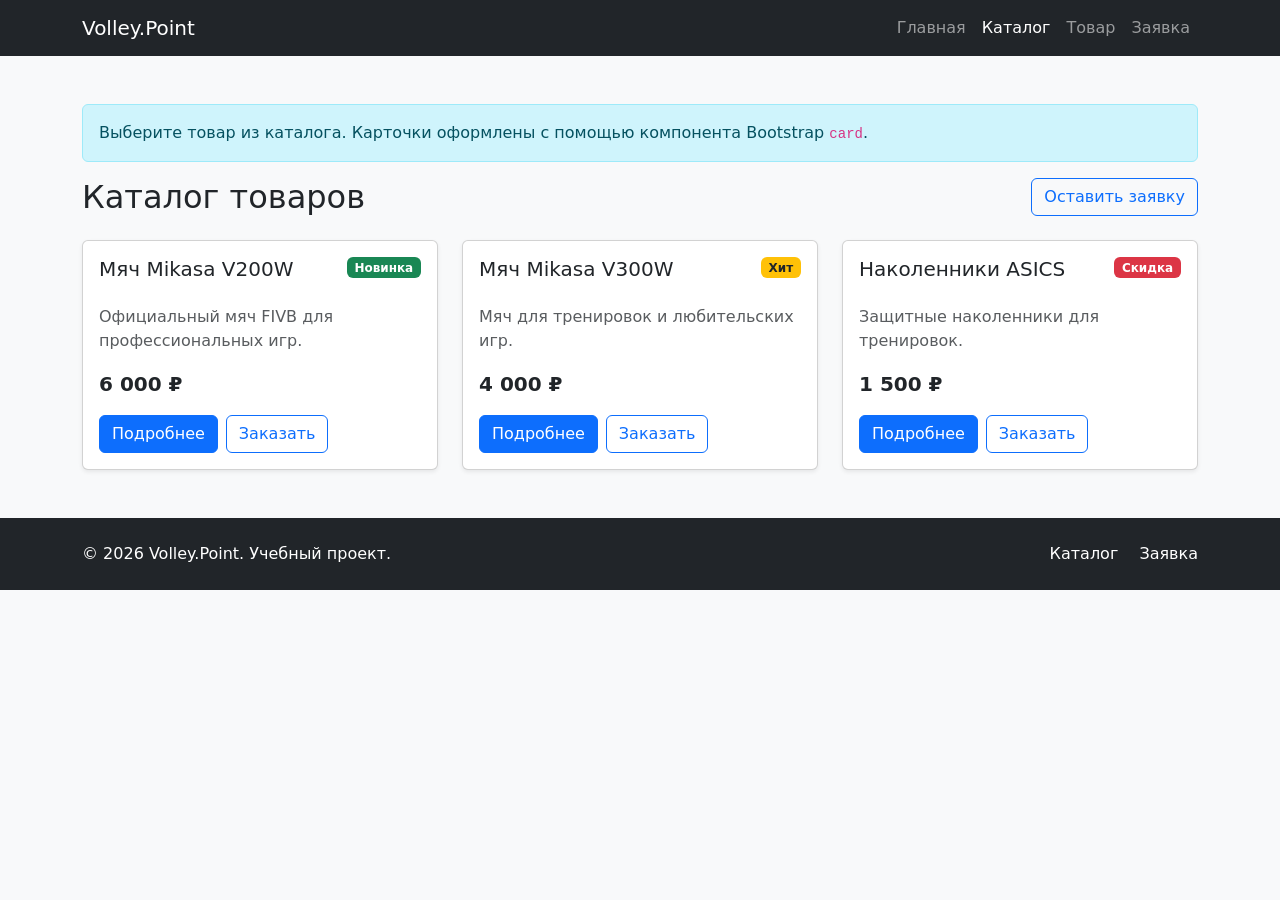
==== catalog.html @ 5d79c5b5 "feat: add Bootstrap components pages" ====
<!DOCTYPE html>
<html lang="ru">
<head>
  <meta charset="UTF-8">
  <meta name="viewport" content="width=device-width, initial-scale=1.0">
  <title>Каталог – Volley.Point</title>

  <link
    href="https://cdn.jsdelivr.net/npm/bootstrap@5.3.3/dist/css/bootstrap.min.css"
    rel="stylesheet"
  >
  <link rel="stylesheet" href="css/custom.css">
</head>
<body class="bg-light">

  <nav class="navbar navbar-expand-lg navbar-dark bg-dark">
    <div class="container">
      <a class="navbar-brand" href="index.html">Volley.Point</a>
      <button class="navbar-toggler" type="button" data-bs-toggle="collapse" data-bs-target="#mainNavbar" aria-controls="mainNavbar" aria-expanded="false" aria-label="Переключить навигацию">
        <span class="navbar-toggler-icon"></span>
      </button>
      <div class="collapse navbar-collapse" id="mainNavbar">
        <ul class="navbar-nav ms-auto">
          <li class="nav-item"><a class="nav-link" href="index.html">Главная</a></li>
          <li class="nav-item"><a class="nav-link active" aria-current="page" href="catalog.html">Каталог</a></li>
          <li class="nav-item"><a class="nav-link" href="product.html">Товар</a></li>
          <li class="nav-item"><a class="nav-link" href="order.html">Заявка</a></li>
        </ul>
      </div>
    </div>
  </nav>

  <main class="container my-5">

    <div class="alert alert-info" role="alert">
      Выберите товар из каталога. Карточки оформлены с помощью компонента Bootstrap <code>card</code>.
    </div>

    <div class="d-flex justify-content-between align-items-center mb-4">
      <h1 class="h2 mb-0">Каталог товаров</h1>
      <a class="btn btn-outline-primary" href="order.html">Оставить заявку</a>
    </div>

    <div class="row g-4">

      <div class="col-12 col-md-6 col-lg-4">
        <div class="card h-100 shadow-sm">
          <div class="card-body d-flex flex-column">
            <div class="d-flex justify-content-between align-items-start mb-3">
              <h2 class="card-title h5">Мяч Mikasa V200W</h2>
              <span class="badge bg-success">Новинка</span>
            </div>
            <p class="card-text text-muted">Официальный мяч FIVB для профессиональных игр.</p>
            <p class="fw-bold fs-5 mt-auto">6 000 ₽</p>
            <div class="d-flex gap-2">
              <a class="btn btn-primary" href="product.html">Подробнее</a>
              <button class="btn btn-outline-primary" type="button" data-bs-toggle="modal" data-bs-target="#orderModal">Заказать</button>
            </div>
          </div>
        </div>
      </div>

      <div class="col-12 col-md-6 col-lg-4">
        <div class="card h-100 shadow-sm">
          <div class="card-body d-flex flex-column">
            <div class="d-flex justify-content-between align-items-start mb-3">
              <h2 class="card-title h5">Мяч Mikasa V300W</h2>
              <span class="badge bg-warning text-dark">Хит</span>
            </div>
            <p class="card-text text-muted">Мяч для тренировок и любительских игр.</p>
            <p class="fw-bold fs-5 mt-auto">4 000 ₽</p>
            <div class="d-flex gap-2">
              <a class="btn btn-primary" href="product.html">Подробнее</a>
              <button class="btn btn-outline-primary" type="button" data-bs-toggle="modal" data-bs-target="#orderModal">Заказать</button>
            </div>
          </div>
        </div>
      </div>

      <div class="col-12 col-md-6 col-lg-4">
        <div class="card h-100 shadow-sm">
          <div class="card-body d-flex flex-column">
            <div class="d-flex justify-content-between align-items-start mb-3">
              <h2 class="card-title h5">Наколенники ASICS</h2>
              <span class="badge bg-danger">Скидка</span>
            </div>
            <p class="card-text text-muted">Защитные наколенники для тренировок.</p>
            <p class="fw-bold fs-5 mt-auto">1 500 ₽</p>
            <div class="d-flex gap-2">
              <a class="btn btn-primary" href="product.html">Подробнее</a>
              <button class="btn btn-outline-primary" type="button" data-bs-toggle="modal" data-bs-target="#orderModal">Заказать</button>
            </div>
          </div>
        </div>
      </div>

    </div>
  </main>

  <div class="modal fade" id="orderModal" tabindex="-1" aria-labelledby="orderModalLabel" aria-hidden="true">
    <div class="modal-dialog">
      <div class="modal-content">
        <div class="modal-header">
          <h2 class="modal-title h5" id="orderModalLabel">Быстрая заявка</h2>
          <button type="button" class="btn-close" data-bs-dismiss="modal" aria-label="Закрыть"></button>
        </div>
        <div class="modal-body">
          <p class="text-muted">Оставьте контактные данные, и менеджер свяжется с вами.</p>
          <form>
            <div class="mb-3">
              <label for="modal-name" class="form-label">Имя</label>
              <input id="modal-name" type="text" class="form-control" required>
            </div>
            <div class="mb-3">
              <label for="modal-phone" class="form-label">Телефон</label>
              <input id="modal-phone" type="tel" class="form-control" required>
            </div>
            <div class="form-check mb-3">
              <input id="modal-agree" class="form-check-input" type="checkbox" required>
              <label class="form-check-label" for="modal-agree">Согласен на обработку данных</label>
            </div>
          </form>
        </div>
        <div class="modal-footer">
          <button type="button" class="btn btn-secondary" data-bs-dismiss="modal">Закрыть</button>
          <button type="button" class="btn btn-primary">Отправить</button>
        </div>
      </div>
    </div>
  </div>

  <footer class="bg-dark text-white py-4 mt-5">
    <div class="container">
      <div class="row align-items-center g-3">
        <div class="col-12 col-md-6">
          <p class="mb-0">&copy; 2026 Volley.Point. Учебный проект.</p>
        </div>
        <div class="col-12 col-md-6 text-md-end">
          <a class="text-white text-decoration-none me-3" href="catalog.html">Каталог</a>
          <a class="text-white text-decoration-none" href="order.html">Заявка</a>
        </div>
      </div>
    </div>
  </footer>

  <script src="https://cdn.jsdelivr.net/npm/bootstrap@5.3.3/dist/js/bootstrap.bundle.min.js"></script>
</body>
</html>
---- css/custom.css ----
body {
  min-height: 100vh;
}

.placeholder-box {
  min-height: 240px;
}

.placeholder-image {
  min-height: 320px;
}
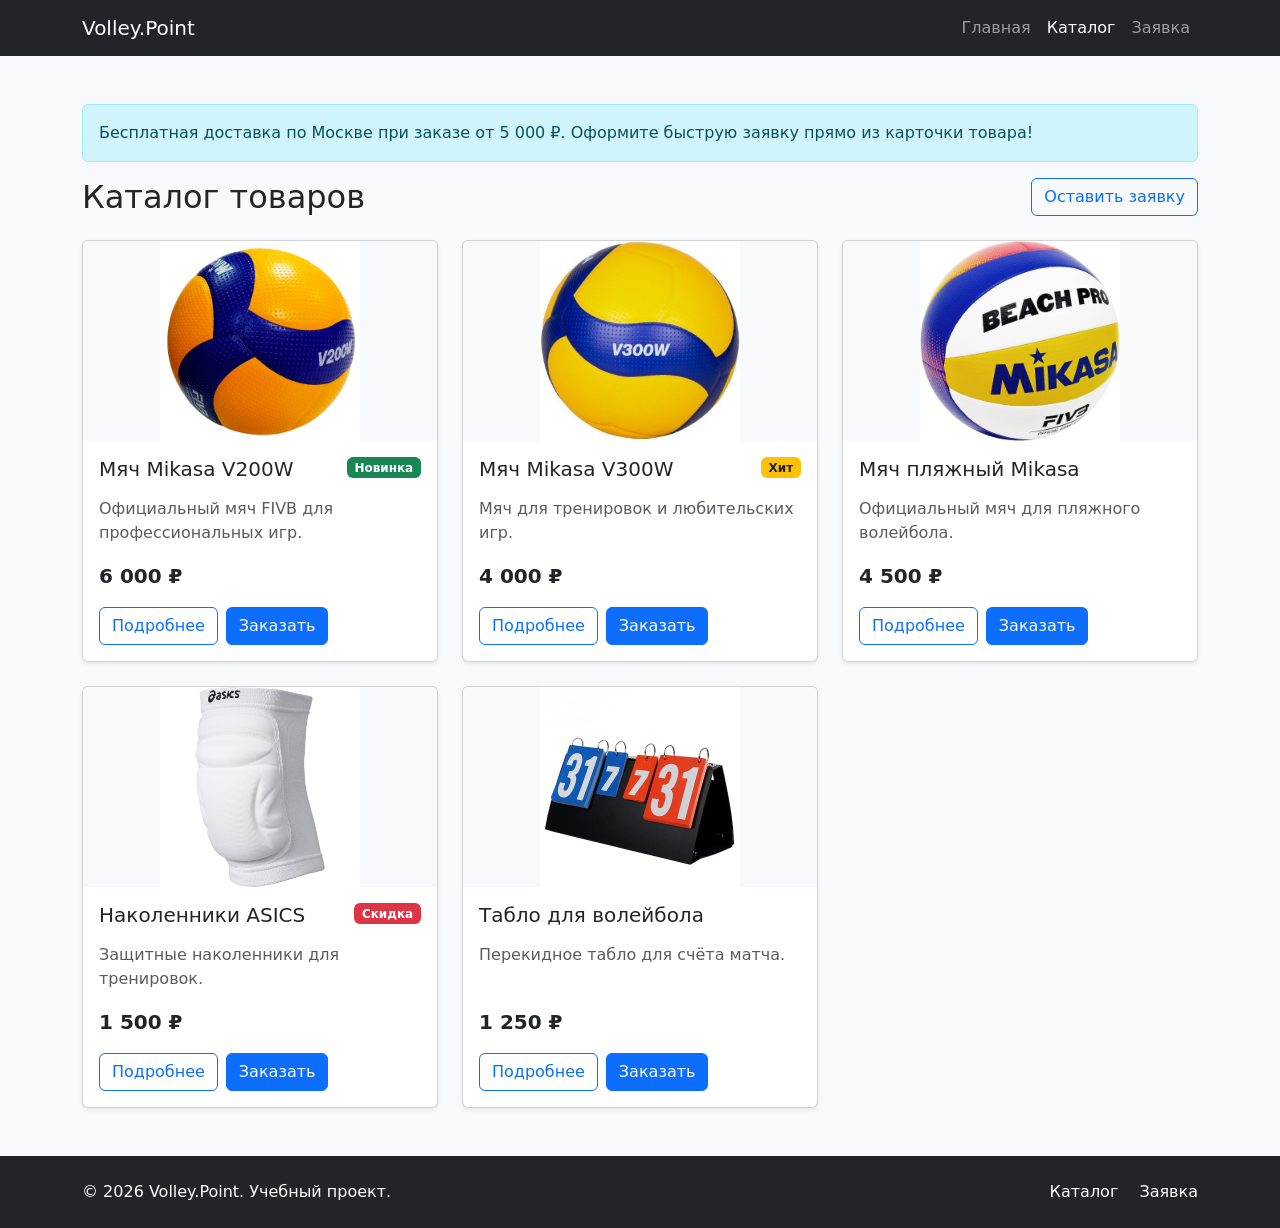
==== commit 69422a05: "feat: improve catalog, add product pages and working forms" ====
--- a/catalog.html
+++ b/catalog.html
@@ -23,7 +23,6 @@
         <ul class="navbar-nav ms-auto">
           <li class="nav-item"><a class="nav-link" href="index.html">Главная</a></li>
           <li class="nav-item"><a class="nav-link active" aria-current="page" href="catalog.html">Каталог</a></li>
-          <li class="nav-item"><a class="nav-link" href="product.html">Товар</a></li>
           <li class="nav-item"><a class="nav-link" href="order.html">Заявка</a></li>
         </ul>
       </div>
@@ -33,7 +32,7 @@
   <main class="container my-5">
 
     <div class="alert alert-info" role="alert">
-      Выберите товар из каталога. Карточки оформлены с помощью компонента Bootstrap <code>card</code>.
+        Бесплатная доставка по Москве при заказе от 5 000 ₽. Оформите быструю заявку прямо из карточки товара!
     </div>
 
     <div class="d-flex justify-content-between align-items-center mb-4">
@@ -42,88 +41,127 @@
     </div>
 
     <div class="row g-4">
-
-      <div class="col-12 col-md-6 col-lg-4">
-        <div class="card h-100 shadow-sm">
-          <div class="card-body d-flex flex-column">
-            <div class="d-flex justify-content-between align-items-start mb-3">
-              <h2 class="card-title h5">Мяч Mikasa V200W</h2>
-              <span class="badge bg-success">Новинка</span>
-            </div>
-            <p class="card-text text-muted">Официальный мяч FIVB для профессиональных игр.</p>
-            <p class="fw-bold fs-5 mt-auto">6 000 ₽</p>
-            <div class="d-flex gap-2">
-              <a class="btn btn-primary" href="product.html">Подробнее</a>
-              <button class="btn btn-outline-primary" type="button" data-bs-toggle="modal" data-bs-target="#orderModal">Заказать</button>
+        <!-- Товар 1 -->
+        <div class="col-12 col-md-6 col-lg-4">
+          <div class="card h-100 shadow-sm">
+            <img src="images/mach-v200w.jpg" class="card-img-top" alt="Мяч Mikasa V200W" style="object-fit: contain; height: 200px; background-color: #f8f9fa;">
+            <div class="card-body d-flex flex-column">
+              <div class="d-flex justify-content-between align-items-start mb-2">
+                <h3 class="card-title h5">Мяч Mikasa V200W</h3>
+                <span class="badge bg-success">Новинка</span>
+              </div>
+              <p class="card-text text-muted flex-grow-1">Официальный мяч FIVB для профессиональных игр.</p>
+              <p class="fw-bold fs-5 mt-auto mb-3">6 000 ₽</p>
+              <div class="d-flex gap-2">
+                <a href="product-1.html" class="btn btn-outline-primary">Подробнее</a>
+                <button class="btn btn-primary" type="button" data-bs-toggle="modal" data-bs-target="#orderModal">Заказать</button>
+              </div>
             </div>
           </div>
         </div>
-      </div>
 
-      <div class="col-12 col-md-6 col-lg-4">
-        <div class="card h-100 shadow-sm">
-          <div class="card-body d-flex flex-column">
-            <div class="d-flex justify-content-between align-items-start mb-3">
-              <h2 class="card-title h5">Мяч Mikasa V300W</h2>
-              <span class="badge bg-warning text-dark">Хит</span>
-            </div>
-            <p class="card-text text-muted">Мяч для тренировок и любительских игр.</p>
-            <p class="fw-bold fs-5 mt-auto">4 000 ₽</p>
-            <div class="d-flex gap-2">
-              <a class="btn btn-primary" href="product.html">Подробнее</a>
-              <button class="btn btn-outline-primary" type="button" data-bs-toggle="modal" data-bs-target="#orderModal">Заказать</button>
+        <!-- Товар 2 -->
+        <div class="col-12 col-md-6 col-lg-4">
+          <div class="card h-100 shadow-sm">
+            <img src="images/mach-v300w.jpg" class="card-img-top" alt="Мяч Mikasa V300W" style="object-fit: contain; height: 200px; background-color: #f8f9fa;">
+            <div class="card-body d-flex flex-column">
+              <div class="d-flex justify-content-between align-items-start mb-2">
+                <h3 class="card-title h5">Мяч Mikasa V300W</h3>
+                <span class="badge bg-warning text-dark">Хит</span>
+              </div>
+              <p class="card-text text-muted flex-grow-1">Мяч для тренировок и любительских игр.</p>
+              <p class="fw-bold fs-5 mt-auto mb-3">4 000 ₽</p>
+              <div class="d-flex gap-2">
+                <a href="product-2.html" class="btn btn-outline-primary">Подробнее</a>
+                <button class="btn btn-primary" type="button" data-bs-toggle="modal" data-bs-target="#orderModal">Заказать</button>
+              </div>
             </div>
           </div>
         </div>
-      </div>
 
-      <div class="col-12 col-md-6 col-lg-4">
-        <div class="card h-100 shadow-sm">
-          <div class="card-body d-flex flex-column">
-            <div class="d-flex justify-content-between align-items-start mb-3">
-              <h2 class="card-title h5">Наколенники ASICS</h2>
-              <span class="badge bg-danger">Скидка</span>
-            </div>
-            <p class="card-text text-muted">Защитные наколенники для тренировок.</p>
-            <p class="fw-bold fs-5 mt-auto">1 500 ₽</p>
-            <div class="d-flex gap-2">
-              <a class="btn btn-primary" href="product.html">Подробнее</a>
-              <button class="btn btn-outline-primary" type="button" data-bs-toggle="modal" data-bs-target="#orderModal">Заказать</button>
+        <!-- Товар 3 -->
+        <div class="col-12 col-md-6 col-lg-4">
+          <div class="card h-100 shadow-sm">
+            <img src="images/mach-beach.jpg" class="card-img-top" alt="Мяч пляжный Mikasa" style="object-fit: contain; height: 200px; background-color: #f8f9fa;">
+            <div class="card-body d-flex flex-column">
+              <div class="d-flex justify-content-between align-items-start mb-2">
+                <h3 class="card-title h5">Мяч пляжный Mikasa</h3>
+              </div>
+              <p class="card-text text-muted flex-grow-1">Официальный мяч для пляжного волейбола.</p>
+              <p class="fw-bold fs-5 mt-auto mb-3">4 500 ₽</p>
+              <div class="d-flex gap-2">
+                <a href="product-3.html" class="btn btn-outline-primary">Подробнее</a>
+                <button class="btn btn-primary" type="button" data-bs-toggle="modal" data-bs-target="#orderModal">Заказать</button>
+              </div>
             </div>
           </div>
         </div>
-      </div>
+
+        <!-- Товар 4 -->
+        <div class="col-12 col-md-6 col-lg-4">
+          <div class="card h-100 shadow-sm">
+            <img src="images/nakolenniki-white.jpg" class="card-img-top" alt="Наколенники ASICS" style="object-fit: contain; height: 200px; background-color: #f8f9fa;">
+            <div class="card-body d-flex flex-column">
+              <div class="d-flex justify-content-between align-items-start mb-2">
+                <h3 class="card-title h5">Наколенники ASICS</h3>
+                <span class="badge bg-danger">Скидка</span>
+              </div>
+              <p class="card-text text-muted flex-grow-1">Защитные наколенники для тренировок.</p>
+              <p class="fw-bold fs-5 mt-auto mb-3">1 500 ₽</p>
+              <div class="d-flex gap-2">
+                <a href="product-4.html" class="btn btn-outline-primary">Подробнее</a>
+                <button class="btn btn-primary" type="button" data-bs-toggle="modal" data-bs-target="#orderModal">Заказать</button>
+              </div>
+            </div>
+          </div>
+        </div>
+
+        <!-- Товар 5 -->
+        <div class="col-12 col-md-6 col-lg-4">
+          <div class="card h-100 shadow-sm">
+            <img src="images/tablo.jpg" class="card-img-top" alt="Табло для волейбола" style="object-fit: contain; height: 200px; background-color: #f8f9fa;">
+            <div class="card-body d-flex flex-column">
+              <div class="d-flex justify-content-between align-items-start mb-2">
+                <h3 class="card-title h5">Табло для волейбола</h3>
+              </div>
+              <p class="card-text text-muted flex-grow-1">Перекидное табло для счёта матча.</p>
+              <p class="fw-bold fs-5 mt-auto mb-3">1 250 ₽</p>
+              <div class="d-flex gap-2">
+                <a href="product-5.html" class="btn btn-outline-primary">Подробнее</a>
+                <button class="btn btn-primary" type="button" data-bs-toggle="modal" data-bs-target="#orderModal">Заказать</button>
+              </div>
+            </div>
+          </div>
+        </div>
 
     </div>
   </main>
 
-  <div class="modal fade" id="orderModal" tabindex="-1" aria-labelledby="orderModalLabel" aria-hidden="true">
+    <!-- Модалка -->
+  <div class="modal fade" id="orderModal" tabindex="-1" aria-hidden="true">
     <div class="modal-dialog">
       <div class="modal-content">
         <div class="modal-header">
-          <h2 class="modal-title h5" id="orderModalLabel">Быстрая заявка</h2>
+          <h5 class="modal-title">Быстрая заявка</h5>
           <button type="button" class="btn-close" data-bs-dismiss="modal" aria-label="Закрыть"></button>
         </div>
         <div class="modal-body">
-          <p class="text-muted">Оставьте контактные данные, и менеджер свяжется с вами.</p>
+          <p class="text-muted mb-4">Оставьте контактные данные, и менеджер свяжется с вами.</p>
           <form>
             <div class="mb-3">
-              <label for="modal-name" class="form-label">Имя</label>
-              <input id="modal-name" type="text" class="form-control" required>
+              <label class="form-label">Имя</label>
+              <input type="text" class="form-control" required>
             </div>
             <div class="mb-3">
-              <label for="modal-phone" class="form-label">Телефон</label>
-              <input id="modal-phone" type="tel" class="form-control" required>
+              <label class="form-label">Телефон</label>
+              <input type="tel" class="form-control" required>
             </div>
-            <div class="form-check mb-3">
-              <input id="modal-agree" class="form-check-input" type="checkbox" required>
-              <label class="form-check-label" for="modal-agree">Согласен на обработку данных</label>
+            <div class="form-check mb-4">
+              <input class="form-check-input" type="checkbox" required id="checkCatalog">
+              <label class="form-check-label" for="checkCatalog">Согласен на обработку данных</label>
             </div>
+            <button type="button" class="btn btn-primary btn-submit-order">Отправить</button>
           </form>
-        </div>
-        <div class="modal-footer">
-          <button type="button" class="btn btn-secondary" data-bs-dismiss="modal">Закрыть</button>
-          <button type="button" class="btn btn-primary">Отправить</button>
         </div>
       </div>
     </div>
@@ -144,5 +182,6 @@
   </footer>
 
   <script src="https://cdn.jsdelivr.net/npm/bootstrap@5.3.3/dist/js/bootstrap.bundle.min.js"></script>
+  <script src="js/main.js"></script>
 </body>
 </html>
